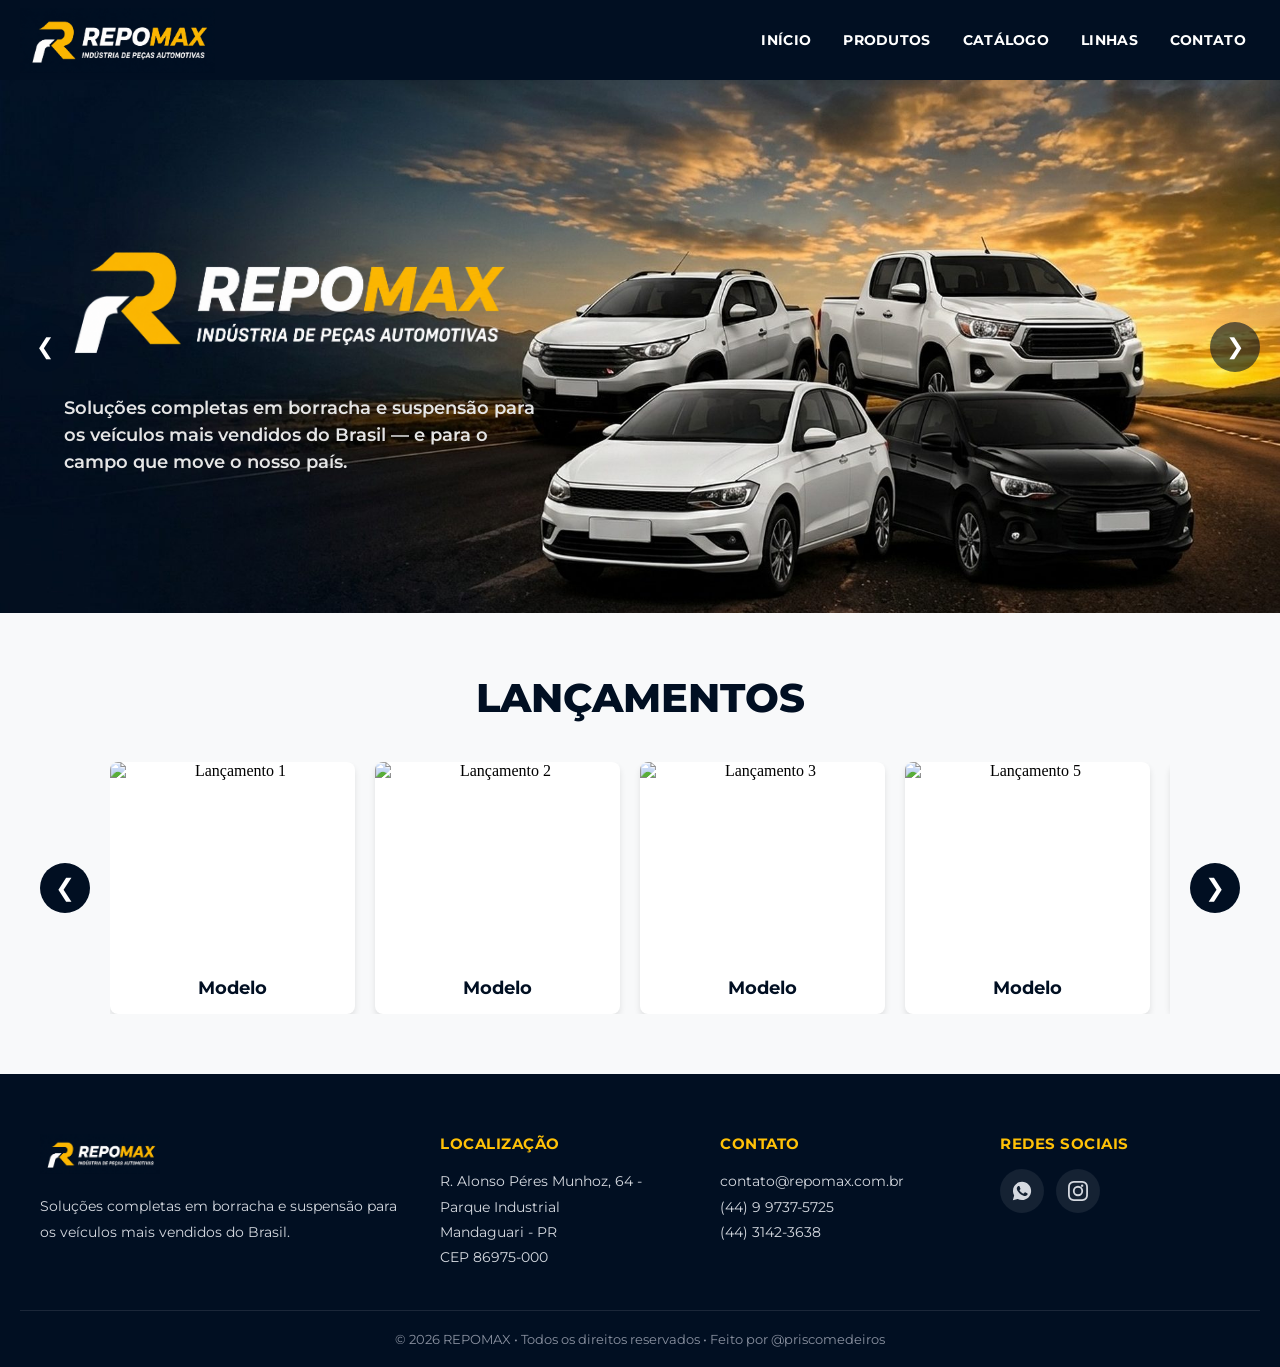
==== index.html @ d926a973 "first commit" ====
<!DOCTYPE html>
<html lang="pt-BR">
<head>
    <link rel="preconnect" href="https://fonts.googleapis.com">
    <link rel="preconnect" href="https://fonts.gstatic.com" crossorigin>
    <link href="https://fonts.googleapis.com/css2?family=Montserrat:wght@600;700;800&display=swap" rel="stylesheet">
    <meta charset="UTF-8">
    <meta name="viewport" content="width=device-width, initial-scale=1.0">
    <title>REPOMAX</title>
    <link rel="stylesheet" href="style.css">
</head>
 
<body>
 
    <header id="header">
        <nav>
            <a href="index.html" class="logo-link">
                <img class="logo" src="imagens/repomax.png" alt="Logo da REPOMAX">
            </a>
 
           <div class="nav-links">
                <a href="#">INÍCIO</a>
                <a href="#">PRODUTOS</a>
                <a href="#">CATÁLOGO</a>

                <div class="dropdown">
                    <a href="#">LINHAS</a>
                    <div class="dropdown-menu">
                        <a href="#" class="dropdown-item vans"><span>Vans</span></a>
                        <a href="#" class="dropdown-item pickups"><span>Pick-ups</span></a>
                        <a href="#" class="dropdown-item linha-leve"><span>Linha Leve</span></a>
                    </div>
                </div>
 
                <a href="#">CONTATO</a>
            </div>
        </nav>
    </header>
 
    <section class="categorias">
 
    <a href="#" class="categoria vans">
        <div class="categoria-conteudo">
            <h2>VANS</h2>
            <span>CLIQUE E CONHEÇA</span>
        </div>
    </a>
 
    <a href="#" class="categoria pickups">
        <div class="categoria-conteudo">
            <h2>PICK-UPS</h2>
            <span>CLIQUE E CONHEÇA</span>
        </div>
    </a>
 
    <a href="#" class="categoria linha-leve">
        <div class="categoria-conteudo">
            <h2>LINHA LEVE</h2>
            <span>CLIQUE E CONHEÇA</span>
        </div>
    </a>
    </section>
 
    <main>
        <section class="hero">
            <div class="carrossel">
                <div class="slide">
                    <img src="imagens/banner1.jpg" alt="Banner 1">
                    <div class="slide-text">
                        <img src="imagens/repomax_sem_fundo.png" alt="REPOMAX" class="slide-logo">
                        <p>Soluções completas em borracha e suspensão para os veículos mais vendidos do Brasil — e para o campo que move o nosso país.</p>
                    </div>
                </div>

                <div class="slide">
                    <img src="imagens/banner2.jpg" alt="Banner 2">
                </div>
            </div>

            <button class="hero-btn hero-btn-prev" onclick="mudarSlideHero(-1)">❮</button>
            <button class="hero-btn hero-btn-next" onclick="mudarSlideHero(1)">❯</button>
        </section>
        
        <section class="lancamentos">
            <h2>LANÇAMENTOS</h2>
            <div class="carrossel-lancamentos">
                <button class="btn-prev" onclick="moverCarrossel(-1)">❮</button>
 
                <div class="carrossel-container">
                    <div class="item-lancamento">
                        <img src="imagens/lancamento1.jpg" alt="Lançamento 1">
                        <h3>Modelo</h3>
                        <p></p>
                    </div>
                    <div class="item-lancamento">
                        <img src="imagens/lancamento2.jpg" alt="Lançamento 2">
                        <h3>Modelo</h3>
                        <p></p>
                    </div>
                    <div class="item-lancamento">
                        <img src="imagens/lancamento3.jpg" alt="Lançamento 3">
                        <h3>Modelo</h3>
                        <p></p>
                    </div>
                    <div class="item-lancamento">
                        <img src="imagens/lancamento5.jpg" alt="Lançamento 5">
                        <h3>Modelo</h3>
                        <p></p>
                    </div>
                    <div class="item-lancamento">
                        <img src="imagens/lancamento6.jpg" alt="Lançamento 6">
                        <h3>Modelo</h3>
                        <p></p>
                    </div>
                    <div class="item-lancamento">
                        <img src="imagens/lancamento7.jpg" alt="Lançamento 7">
                        <h3>Modelo</h3>
                        <p></p>
                    </div>
                    <div class="item-lancamento">
                        <img src="imagens/lancamento8.jpg" alt="Lançamento 8">
                        <h3>Modelo</h3>
                        <p></p>
                    </div>
                </div>
 
                <button class="btn-next" onclick="moverCarrossel(1)">❯</button>
            </div>
        </section>
    </main>
    <footer class="footer">
        <div class="footer-container">

            <div class="footer-col footer-brand">
                <img src="imagens/repomax.png" alt="Logo da REPOMAX" class="footer-logo">
                <p>Soluções completas em borracha e suspensão para os veículos mais vendidos do Brasil.</p>
            </div>

            <div class="footer-col">
                <h3>Localização</h3>
                <p>R. Alonso Péres Munhoz, 64 - Parque Industrial<br>
                Mandaguari - PR<br> 
                CEP 86975-000</p>
            </div>

            <div class="footer-col">
                <h3>Contato</h3>
                <p>
                    <a>contato@repomax.com.br</a><br>
                    <a>(44) 9 9737-5725</a><br>
                    <a>(44) 3142-3638</a>
                </p>
            </div>

            <div class="footer-col">
                <h3>Redes Sociais</h3>
                <div class="footer-social">
                    <a href="https://wa.me/5544997375725" target="_blank" rel="noopener" class="social-btn whatsapp" aria-label="WhatsApp">
                        <svg xmlns="http://www.w3.org/2000/svg" viewBox="0 0 24 24" width="22" height="22" fill="currentColor">
                            <path d="M12.04 2C6.58 2 2.13 6.45 2.13 11.91c0 1.75.46 3.45 1.32 4.95L2 22l5.25-1.38a9.9 9.9 0 0 0 4.79 1.22h.01c5.46 0 9.91-4.45 9.91-9.91C21.96 6.45 17.5 2 12.04 2zm5.8 14.06c-.24.68-1.4 1.3-1.93 1.38-.5.08-1.13.11-1.82-.11-.42-.13-.96-.31-1.65-.6-2.9-1.25-4.79-4.16-4.94-4.35-.14-.19-1.18-1.57-1.18-3 0-1.42.75-2.12 1.02-2.41.27-.29.58-.36.78-.36.19 0 .39 0 .56.01.18.01.42-.07.66.5.24.58.83 2 .9 2.15.07.15.12.32.02.51-.1.19-.15.31-.29.48-.15.17-.31.38-.44.51-.15.15-.3.31-.13.6.17.29.75 1.24 1.62 2 1.11.99 2.05 1.3 2.34 1.44.29.15.46.13.63-.08.17-.19.72-.84.91-1.13.19-.29.39-.24.65-.14.27.1 1.68.79 1.97.94.29.15.48.22.55.34.07.13.07.72-.17 1.4z"/>
                        </svg>
                    </a>

                    <a href="https://instagram.com/repomax.ind" target="_blank" rel="noopener" class="social-btn instagram" aria-label="Instagram">
                        <svg xmlns="http://www.w3.org/2000/svg" viewBox="0 0 24 24" width="20" height="20" fill="currentColor">
                            <path d="M12 2.16c3.2 0 3.58.01 4.85.07 1.17.05 1.8.25 2.23.41.56.22.96.48 1.38.9.42.42.68.82.9 1.38.16.42.36 1.05.41 2.23.06 1.27.07 1.64.07 4.85s-.01 3.58-.07 4.85c-.05 1.17-.25 1.8-.41 2.23-.22.56-.48.96-.9 1.38-.42.42-.82.68-1.38.9-.42.16-1.05.36-2.23.41-1.27.06-1.64.07-4.85.07s-3.58-.01-4.85-.07c-1.17-.05-1.8-.25-2.23-.41-.56-.22-.96-.48-1.38-.9-.42-.42-.68-.82-.9-1.38-.16-.42-.36-1.05-.41-2.23-.06-1.27-.07-1.64-.07-4.85s.01-3.58.07-4.85c.05-1.17.25-1.8.41-2.23.22-.56.48-.96.9-1.38.42-.42.82-.68 1.38-.9.42-.16 1.05-.36 2.23-.41 1.27-.06 1.64-.07 4.85-.07zM12 0C8.74 0 8.33.01 7.05.07 5.78.13 4.9.33 4.14.63c-.79.31-1.46.72-2.13 1.38C1.35 2.68.94 3.35.63 4.14.33 4.9.13 5.78.07 7.05.01 8.33 0 8.74 0 12s.01 3.67.07 4.95c.06 1.27.26 2.15.56 2.91.31.79.72 1.46 1.38 2.13.66.66 1.33 1.07 2.13 1.38.76.3 1.64.5 2.91.56C8.33 23.99 8.74 24 12 24s3.67-.01 4.95-.07c1.27-.06 2.15-.26 2.91-.56.79-.31 1.46-.72 2.13-1.38.66-.66 1.07-1.33 1.38-2.13.3-.76.5-1.64.56-2.91.06-1.27.07-1.68.07-4.95s-.01-3.67-.07-4.95c-.06-1.27-.26-2.15-.56-2.91a5.87 5.87 0 0 0-1.38-2.13A5.87 5.87 0 0 0 19.86.63c-.76-.3-1.64-.5-2.91-.56C15.67.01 15.26 0 12 0zm0 5.84A6.16 6.16 0 1 0 18.16 12 6.16 6.16 0 0 0 12 5.84zm0 10.16A4 4 0 1 1 16 12a4 4 0 0 1-4 4zm6.41-10.4a1.44 1.44 0 1 1-1.44-1.44 1.44 1.44 0 0 1 1.44 1.44z"/>
                        </svg>
                    </a>
                </div>
            </div>

        </div>

        <div class="footer-bottom">
            <p>&copy; 2026 REPOMAX • Todos os direitos reservados • Feito por @priscomedeiros</p>
        </div>
    </footer>
 
    <script>
        const dropdown = document.querySelector('.dropdown');
        const categorias = document.querySelector('.categorias');
        let hideTimeout;
 
        dropdown.addEventListener('mouseenter', () => {
            clearTimeout(hideTimeout);
            categorias.classList.add('show');
        });
 
        dropdown.addEventListener('mouseleave', () => {
            hideTimeout = setTimeout(() => {
                categorias.classList.remove('show');
            }, 200);
        });
 
        categorias.addEventListener('mouseenter', () => {
            clearTimeout(hideTimeout);
            categorias.classList.add('show');
        });
 
        categorias.addEventListener('mouseleave', () => {
            categorias.classList.remove('show');
        });
 
        // ===== Carrossel do Hero (banner principal) =====
        let currentSlide = 0;
        const heroSlides = document.querySelectorAll('.hero .slide');
        const heroCarrossel = document.querySelector('.hero .carrossel');
        const totalHeroSlides = heroSlides.length;

        function irParaSlideHero(index) {
            currentSlide = index;
            heroCarrossel.style.transform = `translateX(${index * 100}%)`;
        }

        function mudarSlideHero(direcao) {
            currentSlide = (currentSlide + direcao + totalHeroSlides) % totalHeroSlides;
            irParaSlideHero(currentSlide);
            reiniciarAutoplayHero();
        }

        let autoplayHero = setInterval(() => {
            currentSlide = (currentSlide + 1) % totalHeroSlides;
            irParaSlideHero(currentSlide);
        }, 10000);

        function reiniciarAutoplayHero() {
            clearInterval(autoplayHero);
            autoplayHero = setInterval(() => {
                currentSlide = (currentSlide + 1) % totalHeroSlides;
                irParaSlideHero(currentSlide);
            }, 10000);
        }
        // ===== Carrossel de Lançamentos =====
        const containerLancamentos = document.querySelector('.carrossel-container');
        const itensVisiveis = 4;

        function moverCarrossel(direcao) {
            const container = containerLancamentos;
            if (!container) return;

            const primeiroItem = container.querySelector('.item-lancamento');
            if (!primeiroItem) return;

            const estiloContainer = window.getComputedStyle(container);
            const gap = parseFloat(estiloContainer.columnGap || estiloContainer.gap || '0');
            const itemWidth = primeiroItem.offsetWidth + gap;
            const scrollStep = itemWidth * itensVisiveis;
            const maxScrollLeft = container.scrollWidth - container.clientWidth;

            if (direcao > 0 && container.scrollLeft >= maxScrollLeft - 10) {
                container.scrollTo({ left: 0, behavior: 'smooth' });
                return;
            }

            if (direcao < 0 && container.scrollLeft <= 10) {
                container.scrollTo({ left: maxScrollLeft, behavior: 'smooth' });
                return;
            }

            container.scrollBy({
                left: direcao * scrollStep,
                behavior: 'smooth'
            });
        }

        function avancarLancamentos() {
            moverCarrossel(1);
        }

        setInterval(avancarLancamentos, 5000); // Muda de bloco de 4 itens a cada 5 segundos
    </script>
</body>
</html>
---- style.css ----
* {
    margin: 0;
    padding: 0;
    box-sizing: border-box;
}
 
body {
    margin-top: 80px; /* compensa o header fixo */
}
 
/* ===== Header ===== */
 
#header {
    background-color: #010F22;
    display: flex;
    align-items: center;
    padding: 0 20px;
    position: fixed;
    width: 100%;
    top: 0;
    left: 0;
    z-index: 101;
    height: 80px;
}
 
#header nav {
    display: flex;
    align-items: center;
    justify-content: space-between;
    width: 100%;
    height: 100%;
}
 
.logo-link {
    display: flex;
    align-items: center;
    height: 100%;
}
 
.logo {
    height: 65px; /* dimensiona pela altura, não pela largura */
    width: auto;
    display: block;
    transition: 0.2s;
}
 
.logo-link:hover .logo {
    transform: scale(1.03);
}
 
.nav-links {
    display: flex;
    align-items: center;
    gap: 4px;
}
 
.nav-links a {
    font-size: 14px;
    font-family: 'Montserrat', sans-serif;
    font-weight: 700;
    text-decoration: none;
    text-transform: uppercase;
    color: #fff;
    padding: 10px 14px;
    transition: 0.2s;
    letter-spacing: 0.3px;
}
 
.nav-links a:hover {
    color: #ccc;
}
 
/* ===== Dropdown do menu Catálogo ===== */
 
.dropdown {
    position: relative;
}
 
.dropdown-menu {
    position: absolute;
    top: 100%;
    left: 0;
    min-width: 220px;
    display: none;
    z-index: 10;
    overflow: hidden;
}
 
.dropdown:hover .dropdown-menu {
    opacity: 1;
    visibility: visible;
    transform: translateY(0);
}
 
.dropdown-item {
    position: relative;
    height: 90px;
    display: flex;
    align-items: center;
    justify-content: center;
    text-decoration: none;
    color: white;
    background-size: cover;
    background-position: center;
    overflow: hidden;
    padding: 0;
}
 
.dropdown-item::before {
    content: "";
    position: absolute;
    inset: 0;
    background: rgba(0, 0, 0, 0.45);
    transition: 0.3s;
}
 
.dropdown-item:hover::before {
    background: rgba(0, 0, 0, 0.6);
}
 
.dropdown-item span {
    position: relative;
    z-index: 1;
    font-family: 'Montserrat', sans-serif;
    font-weight: 700;
    font-size: 16px;
    text-transform: uppercase;
}
 
.dropdown-item.vans { background-image: url("imagens/vans.jpg"); }
.dropdown-item.pickups { background-image: url("imagens/pickups.jpg"); }
.dropdown-item.linha-leve { background-image: url("imagens/linha-leve.jpg"); }
 
/* ===== Seção de categorias (cards grandes) ===== */
 
.categorias {
    display: grid;
    grid-template-columns: repeat(3, 1fr);
    width: 100%;
    position: fixed;
    top: 80px;
    left: 0;
    opacity: 0;
    visibility: hidden;
    transition: opacity 0.3s ease, visibility 0.3s ease;
    pointer-events: none;
    z-index: 100;
}
 
.categoria {
    position: relative;
    height: 280px;
    display: flex;
    align-items: center;
    justify-content: center;
    text-decoration: none;
    color: white;
    overflow: hidden;
}
 
.categoria::before {
    content: "";
    position: absolute;
    inset: 0;
    background: rgba(0, 0, 0, 0.4);
    transition: 0.3s;
    z-index: 1;
}
 
.categoria:hover::before {
    background: rgba(0, 0, 0, 0.55);
}
 
.categoria::after {
    content: "";
    position: absolute;
    inset: 0;
    background-size: cover;
    background-position: center;
    transition: transform 0.4s ease;
    z-index: 0;
}
 
.categoria:hover::after {
    transform: scale(1.08);
}
 
.categoria-conteudo {
    position: relative;
    z-index: 2;
    text-align: center;
}
 
.categoria h2 {
    font-family: 'Montserrat', sans-serif;
    font-size: 30px;
    margin-bottom: 20px;
}
 
.categoria span {
    display: inline-block;
    border: 2px solid white;
    padding: 15px 40px;
    font-family: 'Montserrat', sans-serif;
    font-weight: 700;
    font-size: 14px;
}
 
.vans::after { background-image: url("imagens/vans.jpg"); }
.pickups::after { background-image: url("imagens/pickups.jpg"); }
.linha-leve::after { background-image: url("imagens/linha-leve.jpg"); }
 
/* ===== Esconder categorias e mostrar no hover do CATÁLOGO ===== */
 
.categorias.show {
    opacity: 1;
    visibility: visible;
    pointer-events: auto;
}
 
/* ===== Hero / Banner principal (carrossel) ===== */
 
.hero {
    width: 100%;
    aspect-ratio: 2.4 / 1;
    overflow: hidden;
    position: relative;
}
 
.carrossel {
    display: flex;
    flex-direction: row-reverse; /* inverte a ordem visual, permitindo o movimento inverso */
    width: 100%;
    height: 100%;
    transition: transform 0.6s ease;
}

.slide {
    position: relative;
    flex: 0 0 100%;
    width: 100%;
    height: 100%;
}
 
.slide img {
    width: 100%;
    height: 100%;
    object-fit: cover;
    display: block;
}
 
.slide-text {
    position: absolute;
    top: 50%;
    left: 5%;
    transform: translateY(-50%);
    z-index: 5;
    color: #fff;
    max-width: 480px;
}
 
.slide-logo {
    height: clamp(20px, 2.2vw, 32px);
    width: auto;
    display: block;
    margin-bottom: 16px;
    margin-left: -20px; /* ajuste esse valor até alinhar visualmente */
}
 
.slide-text h1 {
    font-family: 'Montserrat', sans-serif;
    font-weight: 800;
    font-size: clamp(22px, 3.2vw, 44px);
    line-height: 1.1;
    text-transform: uppercase;
    margin-bottom: 16px;
}
 
.slide-text h1 .highlight {
    color: #ffc107;
}
 
.slide-text p {
    font-family: 'Montserrat', sans-serif;
    font-weight: 600;
    font-size: clamp(15px, 1.4vw, 19px);
    line-height: 1.5;
    color: #e5e5e5;
    display: -webkit-box;
    -webkit-line-clamp: 3;
    line-clamp: 3;
    -webkit-box-orient: vertical;
    overflow: hidden;
}
 
@media (max-width: 768px) {
    .slide-text {
        max-width: 380px;
        left: 6%;
    }
}
 
@media (max-width: 480px) {
    .hero {
        aspect-ratio: 4 / 5;
    }
 
    .slide-text {
        max-width: 90%;
        left: 5%;
        top: 40%;
    }
}

.hero-btn {
    position: absolute;
    top: 50%;
    transform: translateY(-50%);
    z-index: 10;
    background-color: rgba(1, 15, 34, 0.6);
    color: white;
    border: none;
    width: 50px;
    height: 50px;
    border-radius: 50%;
    font-size: 22px;
    cursor: pointer;
    display: flex;
    align-items: center;
    justify-content: center;
    transition: 0.3s;
}

.hero-btn:hover {
    background-color: rgba(1, 15, 34, 0.9);
    transform: translateY(-50%) scale(1.1);
}

.hero-btn-prev {
    left: 20px;
}

.hero-btn-next {
    right: 20px;
}

@media (max-width: 480px) {
    .hero-btn {
        width: 38px;
        height: 38px;
        font-size: 16px;
    }
}

/* ===== Seção de Lançamentos ===== */
 
.lancamentos {
    background-color: #f8f9fa;
    padding: 60px 20px;
    text-align: center;
}
 
.lancamentos h2 {
    font-family: 'Montserrat', sans-serif;
    font-size: 2.5rem;
    font-weight: 800;
    color: #010F22;
    margin-bottom: 40px;
    text-transform: uppercase;
}
 
.carrossel-lancamentos {
    display: flex;
    align-items: center;
    justify-content: center;
    gap: 20px;
    max-width: 1200px;
    margin: 0 auto;
}
 
.carrossel-lancamentos button {
    background-color: #010F22;
    color: white;
    border: none;
    width: 50px;
    height: 50px;
    border-radius: 50%;
    font-size: 24px;
    cursor: pointer;
    display: flex;
    align-items: center;
    justify-content: center;
    transition: 0.3s;
    flex-shrink: 0;
}
 
.carrossel-lancamentos button:hover {
    background-color: #0a1929;
    transform: scale(1.1);
}
 
.carrossel-container {
    display: flex;
    gap: 20px;
    overflow-x: auto;
    scroll-behavior: smooth;
    flex: 1;
    padding: 0 10px;
    scroll-snap-type: x mandatory;
    min-width: 0;
}
 
.carrossel-container::-webkit-scrollbar {
    height: 6px;
}
 
.carrossel-container::-webkit-scrollbar-track {
    background: #e0e0e0;
    border-radius: 10px;
}
 
.carrossel-container::-webkit-scrollbar-thumb {
    background: #010F22;
    border-radius: 10px;
}
 
.item-lancamento {
    flex: 0 0 calc((100% - 60px) / 4);
    min-width: calc((100% - 60px) / 4);
    background: white;
    border-radius: 8px;
    overflow: hidden;
    box-shadow: 0 4px 6px rgba(0, 0, 0, 0.1);
    transition: transform 0.3s, box-shadow 0.3s;
    scroll-snap-align: start;
    scroll-snap-stop: always;
}
 
.item-lancamento:hover {
    transform: translateY(-10px);
    box-shadow: 0 8px 12px rgba(0, 0, 0, 0.2);
}
 
.item-lancamento img {
    width: 100%;
    height: 200px;
    object-fit: cover;
    display: block;
}
 
.item-lancamento h3 {
    font-family: 'Montserrat', sans-serif;
    font-size: 18px;
    font-weight: 700;
    color: #010F22;
    margin: 15px 0 5px;
    padding: 0 15px;
}
 
.item-lancamento p {
    font-family: 'Montserrat', sans-serif;
    font-size: 14px;
    color: #666;
    margin-bottom: 15px;
    padding: 0 15px;
}
/* ===== Footer ===== */

.footer {
    background-color: #010F22;
    color: #fff;
    padding: 60px 20px 0;
}

.footer-container {
    max-width: 1200px;
    margin: 0 auto;
    display: grid;
    grid-template-columns: 1.5fr 1fr 1fr 1fr;
    gap: 40px;
    padding-bottom: 40px;
}

.footer-logo {
    height: 40px;
    width: auto;
    margin-bottom: 16px;
}

.footer-brand p {
    font-family: 'Montserrat', sans-serif;
    font-size: 14px;
    color: #b8bfc9;
    line-height: 1.6;
}

.footer-col h3 {
    font-family: 'Montserrat', sans-serif;
    font-size: 15px;
    font-weight: 700;
    text-transform: uppercase;
    color: #ffc107;
    margin-bottom: 16px;
    letter-spacing: 0.5px;
}

.footer-col p {
    font-family: 'Montserrat', sans-serif;
    font-size: 14px;
    line-height: 1.8;
    color: #d5d9e0;
}

.footer-col a {
    color: #d5d9e0;
    text-decoration: none;
    transition: 0.2s;
}

.footer-col a:hover {
    color: #ffc107;
}

.footer-social {
    display: flex;
    gap: 12px;
}

.social-btn {
    width: 44px;
    height: 44px;
    border-radius: 50%;
    display: flex;
    align-items: center;
    justify-content: center;
    background-color: rgba(255, 255, 255, 0.08);
    color: #fff;
    transition: 0.3s;
}

.social-btn.whatsapp:hover {
    background-color: #25D366;
    transform: translateY(-3px);
}

.social-btn.instagram:hover {
    background: linear-gradient(45deg, #f09433, #e6683c, #dc2743, #cc2366, #bc1888);
    transform: translateY(-3px);
}

.footer-bottom {
    border-top: 1px solid rgba(255, 255, 255, 0.1);
    padding: 20px;
    text-align: center;
}

.footer-bottom p {
    font-family: 'Montserrat', sans-serif;
    font-size: 13px;
    color: #8a91a0;
}

/* Responsivo */
@media (max-width: 900px) {
    .footer-container {
        grid-template-columns: 1fr 1fr;
    }
}

@media (max-width: 560px) {
    .footer-container {
        grid-template-columns: 1fr;
        gap: 30px;
    }
}
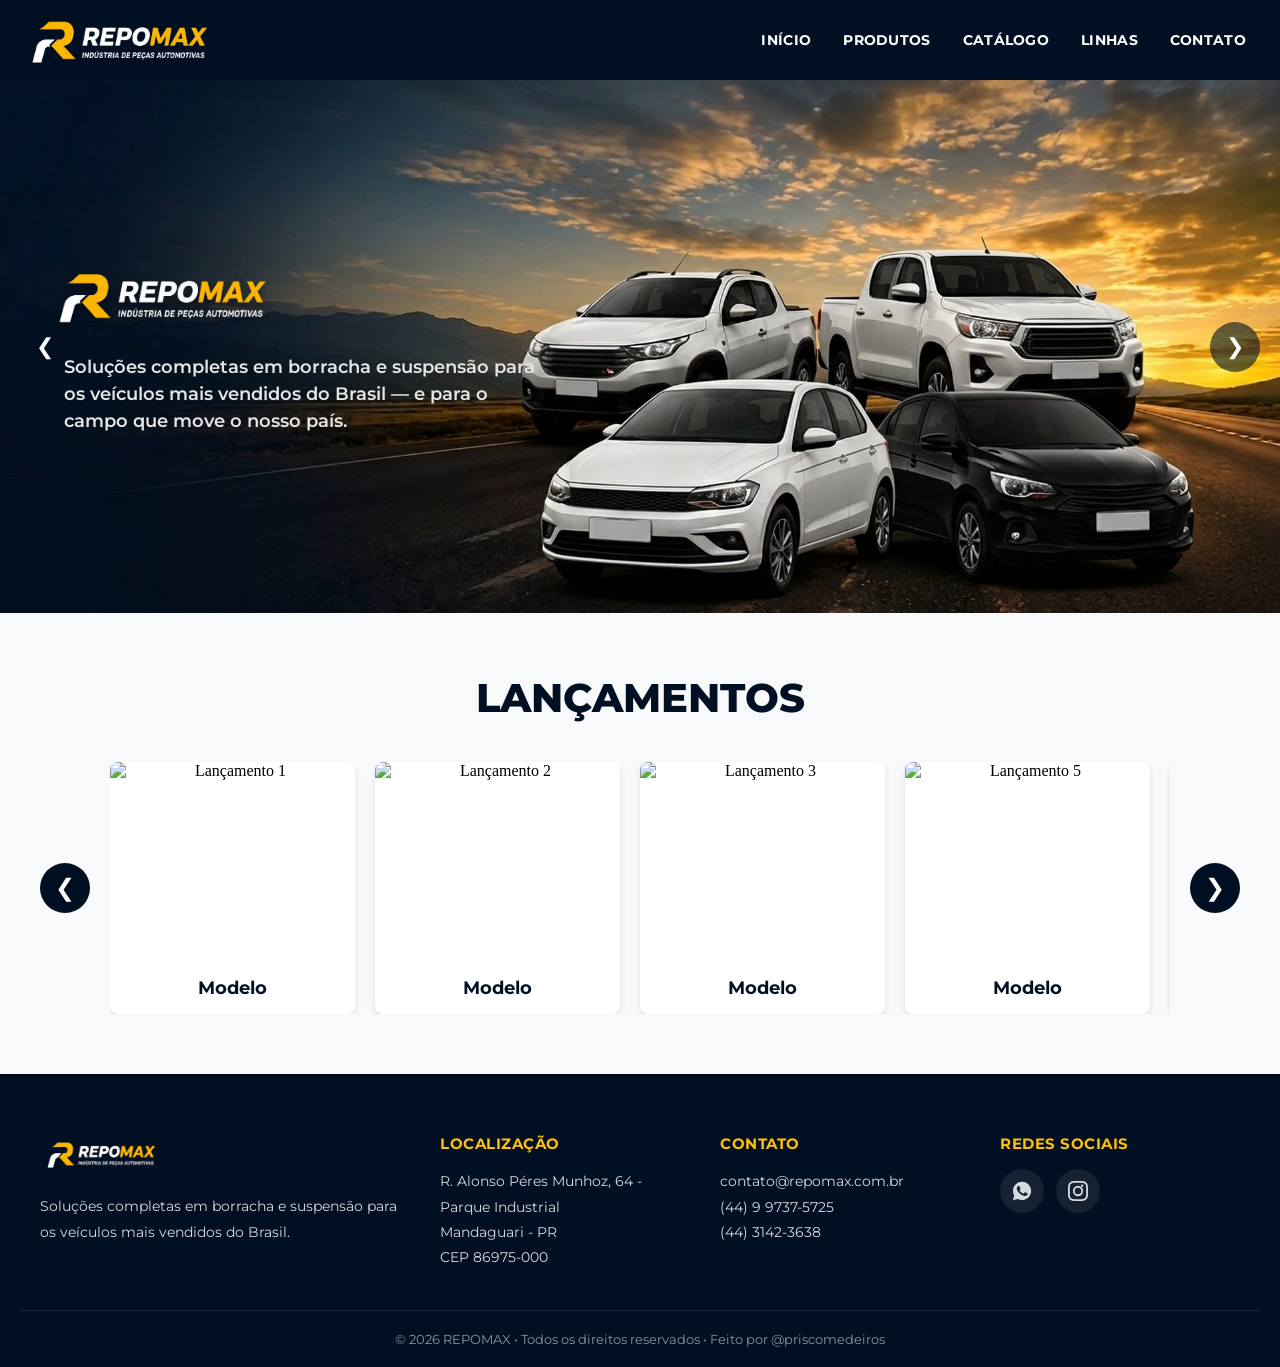
==== commit 7911a241: "Correções no css, adicionado a aba de produto, e modelagem do banner2" ====
--- a/index.html
+++ b/index.html
@@ -8,6 +8,7 @@
     <meta name="viewport" content="width=device-width, initial-scale=1.0">
     <title>REPOMAX</title>
     <link rel="stylesheet" href="style.css">
+    <script src="script.js" defer></script>
 </head>
  
 <body>
@@ -20,7 +21,7 @@
  
            <div class="nav-links">
                 <a href="#">INÍCIO</a>
-                <a href="#">PRODUTOS</a>
+                <a href="produtos.html">PRODUTOS</a>
                 <a href="#">CATÁLOGO</a>
 
                 <div class="dropdown">
@@ -72,9 +73,17 @@
                     </div>
                 </div>
 
-                <div class="slide">
-                    <img src="imagens/banner2.jpg" alt="Banner 2">
+            <div class="slide">
+                <img src="imagens/banner2.jpg" alt="Banner 2">
+                <div class="slide-text slide-text-2">
+                    <img src="imagens/mapa.png" alt="Mapa do Brasil" class="slide-map">
+                    <div class="slide-text-2-content">
+                        <span class="slide-kicker">PEÇAS PARA VEÍCULOS PESADOS E LEVES</span>
+                        <h1 class="slide-title-alt">ENTREGA EM TODO O BRASIL!</h1>
+                        <a href="#" class="slide-btn">ENCOMENDE AGORA</a>
+                    </div>
                 </div>
+            </div>
             </div>
 
             <button class="hero-btn hero-btn-prev" onclick="mudarSlideHero(-1)">❮</button>
@@ -176,99 +185,7 @@
         </div>
     </footer>
  
-    <script>
-        const dropdown = document.querySelector('.dropdown');
-        const categorias = document.querySelector('.categorias');
-        let hideTimeout;
- 
-        dropdown.addEventListener('mouseenter', () => {
-            clearTimeout(hideTimeout);
-            categorias.classList.add('show');
-        });
- 
-        dropdown.addEventListener('mouseleave', () => {
-            hideTimeout = setTimeout(() => {
-                categorias.classList.remove('show');
-            }, 200);
-        });
- 
-        categorias.addEventListener('mouseenter', () => {
-            clearTimeout(hideTimeout);
-            categorias.classList.add('show');
-        });
- 
-        categorias.addEventListener('mouseleave', () => {
-            categorias.classList.remove('show');
-        });
- 
-        // ===== Carrossel do Hero (banner principal) =====
-        let currentSlide = 0;
-        const heroSlides = document.querySelectorAll('.hero .slide');
-        const heroCarrossel = document.querySelector('.hero .carrossel');
-        const totalHeroSlides = heroSlides.length;
 
-        function irParaSlideHero(index) {
-            currentSlide = index;
-            heroCarrossel.style.transform = `translateX(${index * 100}%)`;
-        }
-
-        function mudarSlideHero(direcao) {
-            currentSlide = (currentSlide + direcao + totalHeroSlides) % totalHeroSlides;
-            irParaSlideHero(currentSlide);
-            reiniciarAutoplayHero();
-        }
-
-        let autoplayHero = setInterval(() => {
-            currentSlide = (currentSlide + 1) % totalHeroSlides;
-            irParaSlideHero(currentSlide);
-        }, 10000);
-
-        function reiniciarAutoplayHero() {
-            clearInterval(autoplayHero);
-            autoplayHero = setInterval(() => {
-                currentSlide = (currentSlide + 1) % totalHeroSlides;
-                irParaSlideHero(currentSlide);
-            }, 10000);
-        }
-        // ===== Carrossel de Lançamentos =====
-        const containerLancamentos = document.querySelector('.carrossel-container');
-        const itensVisiveis = 4;
-
-        function moverCarrossel(direcao) {
-            const container = containerLancamentos;
-            if (!container) return;
-
-            const primeiroItem = container.querySelector('.item-lancamento');
-            if (!primeiroItem) return;
-
-            const estiloContainer = window.getComputedStyle(container);
-            const gap = parseFloat(estiloContainer.columnGap || estiloContainer.gap || '0');
-            const itemWidth = primeiroItem.offsetWidth + gap;
-            const scrollStep = itemWidth * itensVisiveis;
-            const maxScrollLeft = container.scrollWidth - container.clientWidth;
-
-            if (direcao > 0 && container.scrollLeft >= maxScrollLeft - 10) {
-                container.scrollTo({ left: 0, behavior: 'smooth' });
-                return;
-            }
-
-            if (direcao < 0 && container.scrollLeft <= 10) {
-                container.scrollTo({ left: maxScrollLeft, behavior: 'smooth' });
-                return;
-            }
-
-            container.scrollBy({
-                left: direcao * scrollStep,
-                behavior: 'smooth'
-            });
-        }
-
-        function avancarLancamentos() {
-            moverCarrossel(1);
-        }
-
-        setInterval(avancarLancamentos, 5000); // Muda de bloco de 4 itens a cada 5 segundos
-    </script>
 </body>
 </html>
- + 
--- a/style.css
+++ b/style.css
@@ -229,7 +229,7 @@
  
 .carrossel {
     display: flex;
-    flex-direction: row-reverse; /* inverte a ordem visual, permitindo o movimento inverso */
+    flex-direction: row;
     width: 100%;
     height: 100%;
     transition: transform 0.6s ease;
@@ -242,7 +242,7 @@
     height: 100%;
 }
  
-.slide img {
+.slide > img {
     width: 100%;
     height: 100%;
     object-fit: cover;
@@ -258,13 +258,39 @@
     color: #fff;
     max-width: 480px;
 }
+
+.slide-text-2 {
+    left: auto;
+    left: 50%;
+    right: auto;
+    top: 50%;
+    transform: translate(-50%, -50%);
+    display: flex;
+    align-items: center;
+    justify-content: center;
+    gap: 24px;
+    width: min(90%, 1000px);
+    max-width: none;
+}
+
+.slide-map {
+    height: clamp(220px, 24vw, 360px);
+    width: auto;
+    flex-shrink: 0;
+}
+
+.slide-text-2-content {
+    text-align: left;
+    min-width: 0;
+}
  
 .slide-logo {
-    height: clamp(20px, 2.2vw, 32px);
+    height: clamp(72px, 6vw, 112px);
     width: auto;
     display: block;
-    margin-bottom: 16px;
-    margin-left: -20px; /* ajuste esse valor até alinhar visualmente */
+    margin-bottom: 20px;
+    margin-left: clamp(-32px, -1.5vw, -12px);
+    filter: drop-shadow(0 3px 5px rgba(0, 0, 0, 0.45));
 }
  
 .slide-text h1 {
@@ -573,4 +599,273 @@
         gap: 30px;
     }
 }
- + 
+.slide-kicker {
+    display: block;
+    font-family: 'Montserrat', sans-serif;
+    font-weight: 700;
+    font-size: clamp(13px, 1.3vw, 18px);
+    text-transform: uppercase;
+    color: #ffc107;
+    letter-spacing: 0.5px;
+    margin-bottom: 6px;
+}
+
+.slide-title-alt {
+    font-family: 'Montserrat', sans-serif;
+    font-weight: 800;
+    font-size: clamp(22px, 3.4vw, 46px);
+    line-height: 1.15;
+    text-transform: uppercase;
+    color: #fff;
+    margin-bottom: 20px;
+}
+
+.slide-btn {
+    display: inline-block;
+    border: 2px solid #fff;
+    color: #fff;
+    text-decoration: none;
+    font-family: 'Montserrat', sans-serif;
+    font-weight: 700;
+    font-size: clamp(12px, 1vw, 14px);
+    letter-spacing: 0.5px;
+    text-transform: uppercase;
+    padding: 14px 28px;
+    transition: 0.3s;
+}
+
+.slide-btn:hover {
+    background-color: #fff;
+    color: #010F22;
+}
+
+@media (max-width: 768px) {
+    .slide-text-2 {
+        left: 50%;
+        right: auto;
+        width: 90%;
+        gap: 14px;
+    }
+
+    .slide-map {
+        height: clamp(120px, 18vw, 190px);
+    }
+}
+
+@media (max-width: 480px) {
+    .slide-text-2 {
+        flex-direction: column;
+        align-items: flex-start;
+        right: auto;
+        left: 5%;
+        max-width: 90%;
+    }
+
+    .slide-map {
+        height: 70px;
+    }
+    } 
+    
+/* ===== Página de Produtos ===== */
+ 
+.pagina-produtos {
+    max-width: 1300px;
+    margin: 0 auto;
+    padding: 50px 20px 80px;
+}
+ 
+.produtos-topo {
+    text-align: center;
+    margin-bottom: 40px;
+}
+ 
+.produtos-topo h1 {
+    font-family: 'Montserrat', sans-serif;
+    font-weight: 800;
+    font-size: clamp(28px, 3.5vw, 42px);
+    color: #010F22;
+    text-transform: uppercase;
+    margin-bottom: 8px;
+}
+ 
+.produtos-topo p {
+    font-family: 'Montserrat', sans-serif;
+    font-size: 15px;
+    color: #666;
+    margin-bottom: 30px;
+}
+ 
+/* Barra de busca */
+ 
+.busca-container {
+    display: flex;
+    max-width: 500px;
+    margin: 0 auto 24px;
+    border: 2px solid #010F22;
+    border-radius: 30px;
+    overflow: hidden;
+}
+ 
+.campo-busca {
+    flex: 1;
+    border: none;
+    outline: none;
+    padding: 14px 20px;
+    font-family: 'Montserrat', sans-serif;
+    font-size: 14px;
+    color: #010F22;
+}
+ 
+.campo-busca::placeholder {
+    color: #999;
+}
+ 
+.botao-busca {
+    background-color: #010F22;
+    color: #fff;
+    border: none;
+    padding: 0 20px;
+    cursor: pointer;
+    display: flex;
+    align-items: center;
+    justify-content: center;
+    transition: 0.3s;
+}
+ 
+.botao-busca:hover {
+    background-color: #ffc107;
+    color: #010F22;
+}
+ 
+/* Filtro de categorias */
+ 
+.filtro-categorias {
+    display: flex;
+    justify-content: center;
+    flex-wrap: wrap;
+    gap: 10px;
+}
+ 
+.filtro-btn {
+    background: none;
+    border: 2px solid #d5d5d5;
+    color: #555;
+    font-family: 'Montserrat', sans-serif;
+    font-weight: 700;
+    font-size: 13px;
+    letter-spacing: 0.4px;
+    text-transform: uppercase;
+    padding: 10px 22px;
+    border-radius: 30px;
+    cursor: pointer;
+    transition: 0.25s;
+}
+ 
+.filtro-btn:hover {
+    border-color: #010F22;
+    color: #010F22;
+}
+ 
+.filtro-btn.ativo {
+    background-color: #010F22;
+    border-color: #010F22;
+    color: #fff;
+}
+ 
+/* Grid de produtos (5 colunas x 4 linhas) */
+ 
+.produtos-grid {
+    display: grid;
+    grid-template-columns: repeat(5, 1fr);
+    gap: 24px;
+}
+ 
+.produto-card {
+    background: #fff;
+    border: 1px solid #eee;
+    border-radius: 10px;
+    overflow: hidden;
+    transition: transform 0.3s, box-shadow 0.3s;
+}
+ 
+.produto-card:hover {
+    transform: translateY(-6px);
+    box-shadow: 0 10px 20px rgba(0, 0, 0, 0.12);
+}
+ 
+.produto-card img {
+    width: 100%;
+    height: 160px;
+    object-fit: cover;
+    display: block;
+    background-color: #f2f2f2;
+}
+ 
+.produto-info {
+    padding: 14px 16px 18px;
+}
+ 
+.produto-categoria-tag {
+    display: inline-block;
+    font-family: 'Montserrat', sans-serif;
+    font-size: 11px;
+    font-weight: 700;
+    text-transform: uppercase;
+    letter-spacing: 0.4px;
+    color: #ffc107;
+    margin-bottom: 6px;
+}
+ 
+.produto-info h3 {
+    font-family: 'Montserrat', sans-serif;
+    font-size: 15px;
+    font-weight: 700;
+    color: #010F22;
+    line-height: 1.3;
+    margin-bottom: 6px;
+}
+ 
+.produto-codigo {
+    font-family: 'Montserrat', sans-serif;
+    font-size: 12px;
+    color: #999;
+}
+ 
+.produtos-vazio {
+    text-align: center;
+    font-family: 'Montserrat', sans-serif;
+    color: #888;
+    padding: 40px 0;
+}
+ 
+/* Responsivo da página de Produtos */
+ 
+@media (max-width: 1100px) {
+    .produtos-grid {
+        grid-template-columns: repeat(4, 1fr);
+    }
+}
+ 
+@media (max-width: 860px) {
+    .produtos-grid {
+        grid-template-columns: repeat(3, 1fr);
+    }
+}
+ 
+@media (max-width: 600px) {
+    .produtos-grid {
+        grid-template-columns: repeat(2, 1fr);
+    }
+ 
+    .busca-container {
+        margin-left: 10px;
+        margin-right: 10px;
+    }
+}
+ 
+@media (max-width: 400px) {
+    .produtos-grid {
+        grid-template-columns: 1fr;
+    }
+}
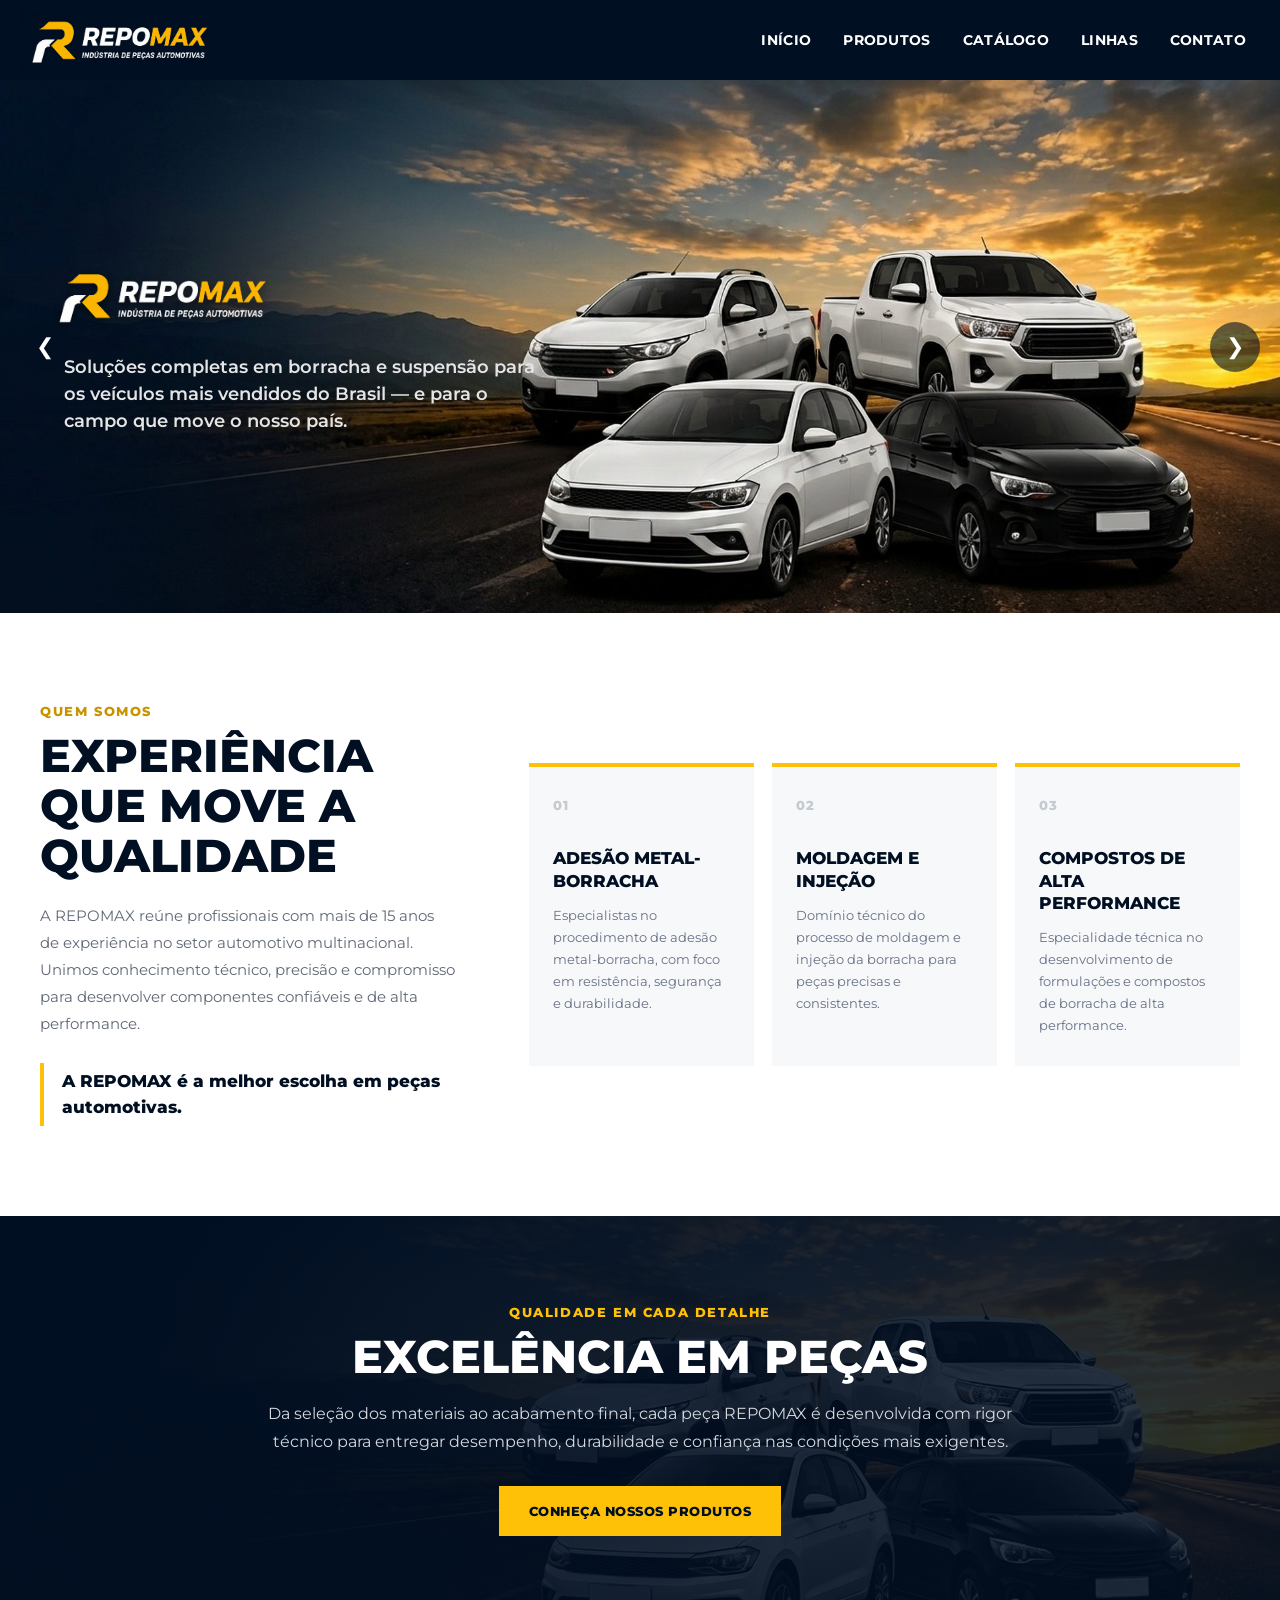
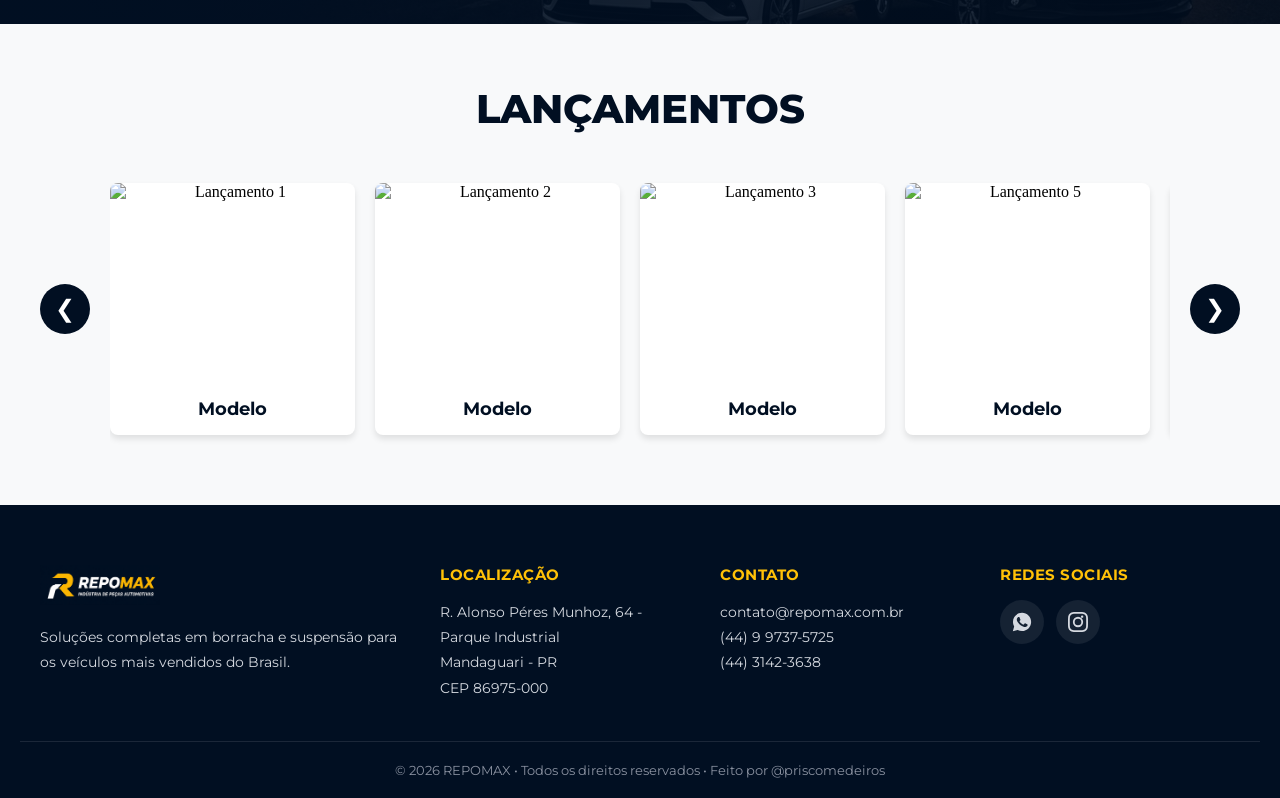
==== commit 375165e9: "fix: corrige bug dos carrosseis do main" ====
--- a/index.html
+++ b/index.html
@@ -19,60 +19,66 @@
                 <img class="logo" src="imagens/repomax.png" alt="Logo da REPOMAX">
             </a>
  
-           <div class="nav-links">
+           <div class="nav-links" id="menu-principal">
                 <a href="#">INÍCIO</a>
                 <a href="produtos.html">PRODUTOS</a>
                 <a href="#">CATÁLOGO</a>
 
                 <div class="dropdown">
-                    <a href="#">LINHAS</a>
+                    <a href="#linhas" class="dropdown-toggle">LINHAS</a>
                     <div class="dropdown-menu">
-                        <a href="#" class="dropdown-item vans"><span>Vans</span></a>
-                        <a href="#" class="dropdown-item pickups"><span>Pick-ups</span></a>
-                        <a href="#" class="dropdown-item linha-leve"><span>Linha Leve</span></a>
-                    </div>
-                </div>
- 
-                <a href="#">CONTATO</a>
-            </div>
+                        <a href="produtos.html?categoria=vans#produtos" class="dropdown-item vans"><span>Vans</span></a>
+                        <a href="produtos.html?categoria=pickups#produtos" class="dropdown-item pickups"><span>Pick-ups</span></a>
+                        <a href="produtos.html?categoria=linha-leve#produtos" class="dropdown-item linha-leve"><span>Linha Leve</span></a>
+                    </div>
+                </div>
+ 
+                <a href="contato.html">CONTATO</a>
+            </div>
+            <button class="menu-mobile" type="button" aria-label="Abrir menu" aria-controls="menu-principal" aria-expanded="false">
+                <span></span><span></span><span></span>
+            </button>
         </nav>
     </header>
  
     <section class="categorias">
  
-    <a href="#" class="categoria vans">
+    <a href="produtos.html?categoria=vans#produtos" class="categoria vans">
         <div class="categoria-conteudo">
             <h2>VANS</h2>
             <span>CLIQUE E CONHEÇA</span>
         </div>
     </a>
  
-    <a href="#" class="categoria pickups">
+    <a href="produtos.html?categoria=pickups#produtos" class="categoria pickups">
         <div class="categoria-conteudo">
             <h2>PICK-UPS</h2>
             <span>CLIQUE E CONHEÇA</span>
         </div>
     </a>
  
-    <a href="#" class="categoria linha-leve">
+    <a href="produtos.html?categoria=linha-leve#produtos" class="categoria linha-leve">
         <div class="categoria-conteudo">
             <h2>LINHA LEVE</h2>
             <span>CLIQUE E CONHEÇA</span>
         </div>
     </a>
     </section>
- 
+
     <main>
         <section class="hero">
             <div class="carrossel">
                 <div class="slide">
-                    <img src="imagens/banner1.jpg" alt="Banner 1">
+                    <picture>
+                        <source media="(max-width: 780px)" srcset="imagens/banner1-mobile.jpg">
+                        <img src="imagens/banner1.jpg" alt="Banner 1">
+                    </picture>
                     <div class="slide-text">
                         <img src="imagens/repomax_sem_fundo.png" alt="REPOMAX" class="slide-logo">
                         <p>Soluções completas em borracha e suspensão para os veículos mais vendidos do Brasil — e para o campo que move o nosso país.</p>
                     </div>
                 </div>
-
+        
             <div class="slide">
                 <img src="imagens/banner2.jpg" alt="Banner 2">
                 <div class="slide-text slide-text-2">
@@ -80,14 +86,56 @@
                     <div class="slide-text-2-content">
                         <span class="slide-kicker">PEÇAS PARA VEÍCULOS PESADOS E LEVES</span>
                         <h1 class="slide-title-alt">ENTREGA EM TODO O BRASIL!</h1>
-                        <a href="#" class="slide-btn">ENCOMENDE AGORA</a>
-                    </div>
-                </div>
-            </div>
+                        <a href="https://wa.me/5544997375725" class="slide-btn">ENCOMENDE AGORA</a>
+                    </div>
+                </div>
+            </div>
+                <div class="slide">
+                    <img src="imagens/banner3.jpg" alt="Banner 3">
+                </div>
             </div>
 
             <button class="hero-btn hero-btn-prev" onclick="mudarSlideHero(-1)">❮</button>
             <button class="hero-btn hero-btn-next" onclick="mudarSlideHero(1)">❯</button>
+        </section>
+        <section class="quem-somos" aria-labelledby="quem-somos-titulo">
+            <div class="quem-somos-container">
+                <div class="quem-somos-introducao">
+                    <span class="secao-etiqueta">Quem somos</span>
+                    <h2 id="quem-somos-titulo">Experiência que move a qualidade</h2>
+                    <p>A REPOMAX reúne profissionais com mais de 15 anos de experiência no setor automotivo multinacional. Unimos conhecimento técnico, precisão e compromisso para desenvolver componentes confiáveis e de alta performance.</p>
+                    <p class="quem-somos-destaque">A REPOMAX é a melhor escolha em peças automotivas.</p>
+                </div>
+
+                <div class="especialidades" aria-label="Especialidades da REPOMAX">
+                    <article class="especialidade-card">
+                        <span class="especialidade-numero">01</span>
+                        <h3>Adesão metal-borracha</h3>
+                        <p>Especialistas no procedimento de adesão metal-borracha, com foco em resistência, segurança e durabilidade.</p>
+                    </article>
+
+                    <article class="especialidade-card">
+                        <span class="especialidade-numero">02</span>
+                        <h3>Moldagem e injeção</h3>
+                        <p>Domínio técnico do processo de moldagem e injeção da borracha para peças precisas e consistentes.</p>
+                    </article>
+
+                    <article class="especialidade-card">
+                        <span class="especialidade-numero">03</span>
+                        <h3>Compostos de alta performance</h3>
+                        <p>Especialidade técnica no desenvolvimento de formulações e compostos de borracha de alta performance.</p>
+                    </article>
+                </div>
+            </div>
+        </section>
+
+        <section class="excelencia-pecas" aria-labelledby="excelencia-titulo">
+            <div class="excelencia-conteudo">
+                <span class="secao-etiqueta">Qualidade em cada detalhe</span>
+                <h2 id="excelencia-titulo">Excelência em peças</h2>
+                <p>Da seleção dos materiais ao acabamento final, cada peça REPOMAX é desenvolvida com rigor técnico para entregar desempenho, durabilidade e confiança nas condições mais exigentes.</p>
+                <a href="produtos.html#produtos" class="excelencia-btn">Conheça nossos produtos</a>
+            </div>
         </section>
         
         <section class="lancamentos">
--- a/style.css
+++ b/style.css
@@ -5,10 +5,10 @@
 }
  
 body {
-    margin-top: 80px; /* compensa o header fixo */
-}
- 
-/* ===== Header ===== */
+    margin-top: 80px; 
+}
+ 
+/* Header */
  
 #header {
     background-color: #010F22;
@@ -38,7 +38,7 @@
 }
  
 .logo {
-    height: 65px; /* dimensiona pela altura, não pela largura */
+    height: 65px; 
     width: auto;
     display: block;
     transition: 0.2s;
@@ -69,8 +69,12 @@
 .nav-links a:hover {
     color: #ccc;
 }
- 
-/* ===== Dropdown do menu Catálogo ===== */
+
+.menu-mobile {
+    display: none;
+}
+ 
+/* Dropdown do menu Linhas */
  
 .dropdown {
     position: relative;
@@ -131,7 +135,7 @@
 .dropdown-item.pickups { background-image: url("imagens/pickups.jpg"); }
 .dropdown-item.linha-leve { background-image: url("imagens/linha-leve.jpg"); }
  
-/* ===== Seção de categorias (cards grandes) ===== */
+/* Seção de categorias */
  
 .categorias {
     display: grid;
@@ -210,7 +214,7 @@
 .pickups::after { background-image: url("imagens/pickups.jpg"); }
 .linha-leve::after { background-image: url("imagens/linha-leve.jpg"); }
  
-/* ===== Esconder categorias e mostrar no hover do CATÁLOGO ===== */
+/* Esconder categorias e mostrar no hover do CATÁLOGO */
  
 .categorias.show {
     opacity: 1;
@@ -218,7 +222,7 @@
     pointer-events: auto;
 }
  
-/* ===== Hero / Banner principal (carrossel) ===== */
+/* Banner principal */
  
 .hero {
     width: 100%;
@@ -242,7 +246,9 @@
     height: 100%;
 }
  
-.slide > img {
+.slide picture,
+.slide > img,
+.slide picture img {
     width: 100%;
     height: 100%;
     object-fit: cover;
@@ -378,7 +384,7 @@
     }
 }
 
-/* ===== Seção de Lançamentos ===== */
+/* Seção de Lançamentos */
  
 .lancamentos {
     background-color: #f8f9fa;
@@ -430,24 +436,16 @@
     gap: 20px;
     overflow-x: auto;
     scroll-behavior: smooth;
+    scrollbar-width: none;
+    -ms-overflow-style: none;
     flex: 1;
-    padding: 0 10px;
+    padding: 10px;
     scroll-snap-type: x mandatory;
     min-width: 0;
 }
  
 .carrossel-container::-webkit-scrollbar {
-    height: 6px;
-}
- 
-.carrossel-container::-webkit-scrollbar-track {
-    background: #e0e0e0;
-    border-radius: 10px;
-}
- 
-.carrossel-container::-webkit-scrollbar-thumb {
-    background: #010F22;
-    border-radius: 10px;
+    display: none;
 }
  
 .item-lancamento {
@@ -490,7 +488,7 @@
     margin-bottom: 15px;
     padding: 0 15px;
 }
-/* ===== Footer ===== */
+/* Footer */
 
 .footer {
     background-color: #010F22;
@@ -667,7 +665,7 @@
     }
     } 
     
-/* ===== Página de Produtos ===== */
+/* Página de Produtos */
  
 .pagina-produtos {
     max-width: 1300px;
@@ -773,7 +771,7 @@
     color: #fff;
 }
  
-/* Grid de produtos (5 colunas x 4 linhas) */
+/* Grid de produtos */
  
 .produtos-grid {
     display: grid;
@@ -838,6 +836,202 @@
     color: #888;
     padding: 40px 0;
 }
+
+.produtos-status {
+    text-align: center;
+    font-family: 'Montserrat', sans-serif;
+    color: #667085;
+    font-size: 13px;
+    padding: 24px 0 16px;
+}
+
+.carregar-mais-container {
+    display: flex;
+    justify-content: center;
+}
+
+.botao-carregar-mais {
+    background-color: #010F22;
+    border: 2px solid #010F22;
+    color: #fff;
+    cursor: pointer;
+    font-family: 'Montserrat', sans-serif;
+    font-size: 13px;
+    font-weight: 700;
+    letter-spacing: 0.4px;
+    padding: 13px 24px;
+    transition: 0.25s;
+}
+
+.botao-carregar-mais:hover {
+    background-color: #ffc107;
+    border-color: #ffc107;
+    color: #010F22;
+}
+
+/*  Página de Contato */
+body.pagina-contato-body { 
+    min-height: 100vh; 
+    display: flex; 
+    flex-direction: column; 
+}
+
+body.pagina-contato-body .pagina-contato { 
+    flex: 1;
+ }
+.pagina-contato { 
+    background: #f7f8fa;
+    padding: 70px 20px 90px; 
+}
+.contato-cabecalho { 
+    max-width: 760px; 
+    margin: 0 auto 46px; 
+    text-align: center;
+}
+.contato-cabecalho > span {
+     color: #ffc107; 
+     font-family: 'Montserrat', sans-serif; 
+     font-size: 13px; 
+     font-weight: 800; 
+     letter-spacing: 1.5px; 
+}
+.contato-cabecalho h1, .contato-informacoes h2, .contato-formulario-area h2 { 
+    color: #010F22; 
+    font-family: 'Montserrat', sans-serif; 
+    font-weight: 800; 
+    text-transform: uppercase; 
+}
+.contato-cabecalho h1 { 
+    font-size: clamp(30px, 4vw, 44px); 
+    margin: 10px 0 14px; 
+}
+.contato-cabecalho p, .contato-informacoes > p, .contato-formulario-area > p { 
+    color: #667085; 
+    font-family: 'Montserrat', sans-serif; 
+    font-size: 15px; 
+    line-height: 1.7; 
+}
+.contato-conteudo { 
+    display: grid; 
+    grid-template-columns: minmax(270px, .75fr) minmax(0, 1.25fr); 
+    max-width: 1120px; 
+    margin: 0 auto; 
+    background: #fff; 
+    box-shadow: 0 12px 35px rgba(1, 15, 34, .1); 
+}
+.contato-informacoes { 
+    background: #010F22; 
+    color: #fff; 
+    padding: 48px 42px; 
+}
+.contato-informacoes h2 { 
+    color: #fff; 
+    font-size: 26px; 
+    margin-bottom: 14px; 
+}
+.contato-informacoes > p { 
+    color: #d5d9e0; 
+    margin-bottom: 36px; 
+}
+.contato-item { 
+    border-top: 1px solid rgba(255, 255, 255, .16); 
+    padding: 18px 0; 
+}
+.contato-item h3 { 
+    color: #ffc107; 
+    font-family: 'Montserrat', sans-serif; 
+    font-size: 12px; 
+    letter-spacing: .8px; 
+    text-transform: uppercase; 
+    margin-bottom: 7px; 
+}
+.contato-item p { 
+    color: #fff; 
+    font-family: 'Montserrat', sans-serif; 
+    font-size: 14px; 
+    line-height: 1.6; 
+}
+.contato-formulario-area { 
+    padding: 48px 52px; 
+}
+.contato-formulario-area h2 { 
+    font-size: 26px; 
+    margin-bottom: 10px; 
+}
+.contato-formulario-area > p { 
+    margin-bottom: 30px; 
+}
+.formulario-contato {
+    display: grid; 
+    grid-template-columns: repeat(2, 1fr); 
+    gap: 18px; 
+}
+.campo-formulario { 
+    display: flex; 
+    flex-direction: column;
+    gap: 8px; 
+}
+.campo-completo { 
+    grid-column: 1 / -1; 
+}
+.campo-formulario label { 
+    color: #010F22; 
+    font-family: 'Montserrat', 
+    sans-serif; 
+    font-size: 13px; 
+    font-weight: 700; 
+}
+.campo-formulario input, .campo-formulario textarea { 
+    border: 1px solid #d9dee6; 
+    border-radius: 3px; 
+    color: #010F22; 
+    font-family: 'Montserrat', sans-serif; 
+    font-size: 14px; 
+    outline: none; 
+    padding: 13px 14px; 
+    resize: vertical; 
+    transition: border-color .2s, box-shadow .2s; 
+}
+.campo-formulario input:focus, .campo-formulario textarea:focus { 
+    border-color: #ffc107; 
+    box-shadow: 0 0 0 3px rgba(255, 193, 7, .18); 
+}
+.botao-enviar { 
+    background: #010F22; 
+    border: 2px solid #010F22; 
+    color: #fff; 
+    cursor: pointer; 
+    font-family: 'Montserrat', sans-serif; 
+    font-size: 13px; 
+    font-weight: 700; 
+    justify-self: start; 
+    letter-spacing: .4px; 
+    padding: 14px 24px; 
+    transition: .25s; }
+.botao-enviar:hover { 
+    background: #ffc107; 
+    border-color: #ffc107; 
+    color: #010F22; 
+}
+.formulario-status { 
+    color: #238636; 
+    font-family: 'Montserrat', 
+    sans-serif; 
+    font-size: 13px; 
+    grid-column: 1 / -1; 
+    line-height: 1.5; 
+}
+
+@media (max-width: 760px) {
+    .pagina-contato { padding: 48px 16px 60px; }
+    .contato-conteudo { grid-template-columns: 1fr; }
+    .contato-informacoes, .contato-formulario-area { padding: 38px 26px; }
+}
+
+@media (max-width: 460px) {
+    .formulario-contato { grid-template-columns: 1fr; }
+    .campo-completo { grid-column: auto; }
+}
  
 /* Responsivo da página de Produtos */
  
@@ -868,4 +1062,313 @@
     .produtos-grid {
         grid-template-columns: 1fr;
     }
+}
+
+/* ===== Ajustes para celular ===== */
+@media (max-width: 780px) {
+    body { margin-top: 70px; overflow-x: hidden; }
+
+    #header { height: 70px; padding: 0 16px; }
+    .logo { height: 52px; }
+    #header nav { position: relative; }
+
+    .menu-mobile {
+        display: flex;
+        flex-direction: column;
+        justify-content: center;
+        gap: 5px;
+        width: 42px;
+        height: 42px;
+        background: transparent;
+        border: 1px solid rgba(255, 255, 255, 0.35);
+        border-radius: 4px;
+        cursor: pointer;
+    }
+
+    .menu-mobile span { width: 21px; height: 2px; margin: 0 auto; background: #fff; }
+
+    .nav-links {
+        display: none;
+        position: absolute;
+        top: 70px;
+        left: -16px;
+        width: calc(100% + 32px);
+        padding: 8px 16px 16px;
+        background: #010F22;
+        flex-direction: column;
+        align-items: stretch;
+        gap: 0;
+        box-shadow: 0 12px 18px rgba(0, 0, 0, 0.22);
+    }
+
+    .nav-links.aberto { display: flex; }
+    .nav-links > a,
+    .nav-links .dropdown > a {
+        display: block;
+        padding: 14px 8px;
+        text-align: center;
+        border-bottom: 1px solid rgba(255, 255, 255, 0.1);
+    }
+
+    .dropdown { width: 100%; }
+    .dropdown-menu {
+        position: static;
+        width: 100%;
+        min-width: 0;
+        display: none;
+        opacity: 1;
+        visibility: visible;
+        transform: none;
+    }
+    .dropdown.aberto .dropdown-menu { display: block; }
+    .dropdown-item { height: 58px; }
+    .dropdown-item span { font-size: 13px; }
+    .categorias { display: none !important; }
+
+    .hero { aspect-ratio: 4 / 5; min-height: 440px; }
+    .slide-text { left: 7%; top: 42%; max-width: 86%; }
+    .slide-logo { height: 68px; margin-bottom: 14px; margin-left: -12px; }
+    .slide-text p { font-size: 14px; }
+    .slide-text-2 { left: 50%; width: 88%; align-items: center; text-align: center; gap: 12px; }
+    .slide-text-2-content { text-align: center; }
+    .slide-map { height: 90px; }
+    .slide-kicker { font-size: 11px; }
+    .slide-title-alt { font-size: 25px; margin-bottom: 14px; }
+    .slide-btn { padding: 11px 18px; }
+    .hero-btn { width: 38px; height: 38px; font-size: 16px; }
+    .hero-btn-prev { left: 10px; }
+    .hero-btn-next { right: 10px; }
+
+    .lancamentos { padding: 42px 12px; }
+    .lancamentos h2 { font-size: 28px; margin-bottom: 26px; }
+    .carrossel-lancamentos { gap: 8px; }
+    .carrossel-lancamentos button { width: 36px; height: 36px; font-size: 18px; }
+    .carrossel-container { gap: 12px; padding: 10px; }
+    .item-lancamento { flex: 0 0 82%; min-width: 82%; }
+    .item-lancamento img { height: 190px; }
+
+    .pagina-produtos { padding: 36px 14px 56px; }
+    .produtos-topo { margin-bottom: 28px; }
+    .produtos-topo p { margin-bottom: 22px; }
+    .busca-container { width: 100%; margin: 0 auto 18px; }
+    .campo-busca { min-width: 0; padding: 13px 14px; }
+    .botao-busca { padding: 0 16px; }
+    .filtro-categorias { gap: 8px; }
+    .filtro-btn { font-size: 11px; padding: 9px 13px; }
+    .produtos-grid { gap: 12px; }
+    .produto-card img { height: 130px; }
+    .produto-info { padding: 11px 12px 14px; }
+    .produto-info h3 { font-size: 13px; }
+    .produto-codigo { font-size: 11px; }
+    .botao-carregar-mais { width: 100%; max-width: 330px; }
+
+    .pagina-contato { padding: 38px 14px 56px; }
+    .contato-cabecalho { margin-bottom: 28px; }
+    .contato-informacoes, .contato-formulario-area { padding: 30px 22px; }
+    .contato-informacoes > p { margin-bottom: 24px; }
+    .contato-formulario-area h2, .contato-informacoes h2 { font-size: 23px; }
+    .formulario-contato { gap: 14px; }
+    .botao-enviar { width: 100%; }
+
+    .footer { padding: 40px 20px 0; }
+    .footer-container { grid-template-columns: 1fr; gap: 28px; padding-bottom: 30px; text-align: center; }
+    .footer-logo { margin-left: auto; margin-right: auto; }
+    .footer-social { justify-content: center; }
+    .footer-bottom { padding: 16px 10px; }
+    .footer-bottom p { font-size: 11px; line-height: 1.5; }
+}
+
+@media (max-width: 430px) {
+    .produtos-grid { grid-template-columns: 1fr; }
+    .produto-card { display: grid; grid-template-columns: 118px 1fr; align-items: stretch; }
+    .produto-card img { height: 100%; min-height: 118px; }
+    .produto-info { display: flex; flex-direction: column; justify-content: center; }
+    .filtro-btn { padding: 8px 10px; }
+    .slide-text-2 { flex-direction: column; }
+}
+
+/* institucional */
+
+.quem-somos {
+    background: #fff;
+    padding: 90px 24px;
+}
+
+.quem-somos-container {
+    max-width: 1200px;
+    margin: 0 auto;
+    display: grid;
+    grid-template-columns: minmax(280px, 0.85fr) minmax(0, 1.45fr);
+    gap: 72px;
+    align-items: center;
+}
+
+.secao-etiqueta {
+    display: block;
+    color: #c99300;
+    font-family: 'Montserrat', sans-serif;
+    font-size: 13px;
+    font-weight: 800;
+    letter-spacing: 1.6px;
+    margin-bottom: 12px;
+    text-transform: uppercase;
+}
+
+.quem-somos-introducao h2,
+.excelencia-conteudo h2 {
+    color: #010F22;
+    font-family: 'Montserrat', sans-serif;
+    font-size: clamp(30px, 4vw, 46px);
+    font-weight: 800;
+    line-height: 1.08;
+    margin-bottom: 22px;
+    text-transform: uppercase;
+}
+
+.quem-somos-introducao > p {
+    color: #5f6875;
+    font-family: 'Montserrat', sans-serif;
+    font-size: 15px;
+    line-height: 1.8;
+}
+
+.quem-somos-introducao .quem-somos-destaque {
+    border-left: 4px solid #ffc107;
+    color: #010F22;
+    font-size: 17px;
+    font-weight: 800;
+    line-height: 1.5;
+    margin-top: 26px;
+    padding: 6px 0 6px 18px;
+}
+
+.especialidades {
+    display: grid;
+    grid-template-columns: repeat(3, 1fr);
+    gap: 18px;
+}
+
+.especialidade-card {
+    background: #f7f8fa;
+    border-top: 4px solid #ffc107;
+    min-height: 270px;
+    padding: 30px 24px;
+    transition: transform .25s ease, box-shadow .25s ease;
+}
+
+.especialidade-card:hover {
+    box-shadow: 0 14px 30px rgba(1, 15, 34, .12);
+    transform: translateY(-6px);
+}
+
+.especialidade-numero {
+    color: #c5cad1;
+    display: block;
+    font-family: 'Montserrat', sans-serif;
+    font-size: 13px;
+    font-weight: 800;
+    letter-spacing: 1px;
+    margin-bottom: 34px;
+}
+
+.especialidade-card h3 {
+    color: #010F22;
+    font-family: 'Montserrat', sans-serif;
+    font-size: 17px;
+    font-weight: 800;
+    line-height: 1.3;
+    margin-bottom: 12px;
+    text-transform: uppercase;
+}
+
+.especialidade-card p {
+    color: #667085;
+    font-family: 'Montserrat', sans-serif;
+    font-size: 13px;
+    line-height: 1.7;
+}
+
+/* institucional como botão para redirecinar aos produtos */
+
+.excelencia-pecas {
+    background: linear-gradient(110deg, rgba(1, 15, 34, .97), rgba(1, 15, 34, .82)), url("imagens/banner1.jpg") center 56% / cover;
+    padding: 88px 24px;
+}
+
+.excelencia-conteudo {
+    max-width: 760px;
+    margin: 0 auto;
+    text-align: center;
+}
+
+.excelencia-conteudo .secao-etiqueta {
+    color: #ffc107;
+}
+
+.excelencia-conteudo h2 {
+    color: #fff;
+    margin-bottom: 18px;
+}
+
+.excelencia-conteudo p {
+    color: #d5d9e0;
+    font-family: 'Montserrat', sans-serif;
+    font-size: 16px;
+    line-height: 1.75;
+    margin-bottom: 30px;
+}
+
+.excelencia-btn {
+    background: #ffc107;
+    border: 2px solid #ffc107;
+    color: #010F22;
+    display: inline-block;
+    font-family: 'Montserrat', sans-serif;
+    font-size: 13px;
+    font-weight: 800;
+    letter-spacing: .5px;
+    padding: 15px 28px;
+    text-decoration: none;
+    text-transform: uppercase;
+    transition: background-color .25s, border-color .25s, color .25s, transform .25s;
+}
+
+.excelencia-btn:hover {
+    background: transparent;
+    color: #fff;
+    transform: translateY(-2px);
+}
+
+.excelencia-btn:focus-visible {
+    outline: 3px solid #fff;
+    outline-offset: 4px;
+}
+
+@media (max-width: 980px) {
+    .quem-somos-container {
+        grid-template-columns: 1fr;
+        gap: 42px;
+    }
+}
+
+@media (max-width: 700px) {
+    .quem-somos {
+        padding: 64px 18px;
+    }
+
+    .especialidades {
+        grid-template-columns: 1fr;
+    }
+
+    .especialidade-card {
+        min-height: 0;
+    }
+
+    .especialidade-numero {
+        margin-bottom: 20px;
+    }
+
+    .excelencia-pecas {
+        padding: 68px 18px;
+    }
 }
